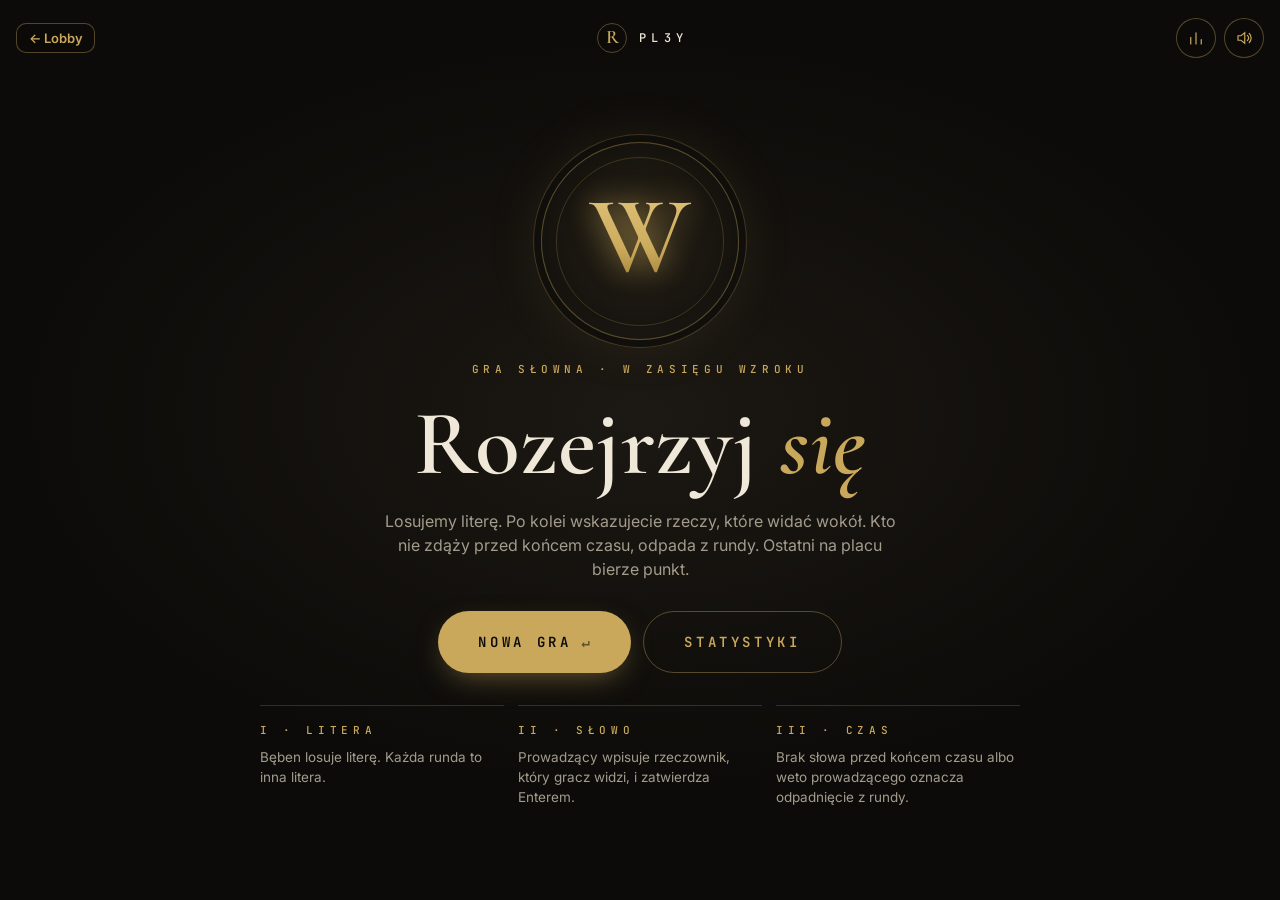
==== index.html @ aabf9777 "Rozejrzyj się: gra słowna na jednym komputerze Losowana litera, kolejka graczy, zegar na ruch, walid" ====
<!DOCTYPE html>
<html lang="pl">
<head>
<meta charset="utf-8">
<script src="/auth.js"></script>
<meta name="viewport" content="width=device-width,initial-scale=1,viewport-fit=cover">
<title>Rozejrzyj się</title>
<link rel="icon" href="/favicon.svg" type="image/svg+xml">
<link rel="apple-touch-icon" href="/apple-touch-icon.png">
<meta name="apple-mobile-web-app-title" content="PL3Y">
<link rel="manifest" href="/site.webmanifest">
<meta name="apple-mobile-web-app-capable" content="yes">
<meta name="mobile-web-app-capable" content="yes">
<meta name="apple-mobile-web-app-status-bar-style" content="black">
<meta name="theme-color" content="#0C0B09">
<meta name="robots" content="noindex">
<link rel="preconnect" href="https://fonts.googleapis.com">
<link rel="preconnect" href="https://fonts.gstatic.com" crossorigin>
<link rel="stylesheet" href="https://fonts.googleapis.com/css2?family=Cormorant+Garamond:ital,wght@0,600;1,600&family=Inter:wght@400;500;600&family=JetBrains+Mono:wght@400;500;600&display=swap">
<link rel="stylesheet" href="common.css">
<style>
#app { flex: 1; display: flex; flex-direction: column; width: 100%; }
.screen { flex: 1; display: flex; flex-direction: column; align-items: center; justify-content: center; gap: 22px; padding: 28px 16px max(36px, env(safe-area-inset-bottom)); text-align: center; width: 100%; }

/* ---------- pieczęć z literą (motyw przewodni) ---------- */
.seal-l {
  --s: 220px;
  position: relative; width: var(--s); height: var(--s); flex: 0 0 auto;
  display: grid; place-items: center; border-radius: 50%;
  border: 1px solid var(--gold-line);
  background: radial-gradient(circle at 50% 40%, rgba(201, 168, 92, .1), rgba(12, 11, 9, 0) 70%);
  box-shadow: 0 0 0 calc(var(--s) * .035) rgba(12, 11, 9, .9), 0 0 0 calc(var(--s) * .04) var(--gold-dim), 0 0 60px rgba(201, 168, 92, .12);
}
.seal-l::before { content: ""; position: absolute; inset: 7%; border-radius: 50%; border: 1px solid var(--gold-dim); }
.seal-l b {
  font: 600 calc(var(--s) * .56)/1 var(--serif); color: var(--gold); padding-bottom: .08em;
  text-shadow: 0 0 30px rgba(233, 196, 106, .35);
  background: linear-gradient(180deg, var(--gold-hi), var(--gold) 55%, var(--gold-deep)); -webkit-background-clip: text; background-clip: text; -webkit-text-fill-color: transparent;
  filter: drop-shadow(0 0 14px rgba(233, 196, 106, .3));
}
.seal-l.pop b { animation: pop .7s var(--ease) both; }
.seal-l.ringed::after { content: ""; position: absolute; inset: -2px; border-radius: 50%; border: 2px solid var(--gold-hi); animation: ring 1s var(--ease) both; }
@keyframes ring { from { transform: scale(.9); opacity: 1; } to { transform: scale(1.5); opacity: 0; } }

/* ---------- menu ---------- */
.home .lede { max-width: 520px; color: var(--muted); font-size: 16px; margin: 0; }
.home .menu { display: flex; flex-wrap: wrap; gap: 12px; justify-content: center; margin-top: 8px; }
.home .seal-l { --s: clamp(150px, 22vh, 220px); }
.home .seal-l b { animation: drift 6s ease-in-out infinite; }
@keyframes drift { 0%, 100% { opacity: 1; } 50% { opacity: .75; } }
.home .rules { display: grid; grid-template-columns: repeat(3, minmax(0, 1fr)); gap: 14px; max-width: 760px; width: 100%; margin-top: 10px; }
.home .rules div { border-top: 1px solid var(--gold-dim); padding-top: 12px; text-align: left; }
.home .rules p { margin: 6px 0 0; color: var(--muted); font-size: 13.5px; }
@media (max-width: 620px) { .home .rules { grid-template-columns: 1fr; } }

/* ---------- kreator ---------- */
.setup { width: min(100%, 640px); text-align: left; display: flex; flex-direction: column; gap: 22px; }
.setup .row { display: flex; align-items: center; justify-content: space-between; gap: 12px; flex-wrap: wrap; }
.plist { display: flex; flex-direction: column; gap: 8px; }
.pl { display: flex; align-items: center; gap: 10px; }
.pl .no { width: 26px; font: 600 12px/1 var(--mono); color: var(--gold); text-align: right; }
.pl input, .field {
  flex: 1; min-width: 0; height: 48px; padding: 0 16px; border-radius: 12px;
  background: rgba(0, 0, 0, .35); border: 1px solid var(--gold-dim); color: var(--text);
  font: 600 22px/1 var(--serif);
}
.pl input:focus, .field:focus { outline: none; border-color: var(--gold); box-shadow: 0 0 0 3px rgba(201, 168, 92, .12); }
.pl .x { width: 40px; height: 40px; border-radius: 50%; border: 1px solid transparent; background: none; color: var(--faint); font-size: 20px; line-height: 1; }
@media (hover: hover) { .pl .x:hover { color: var(--red-hi); border-color: rgba(185, 70, 59, .4); } }
.stepper { display: inline-flex; align-items: center; gap: 4px; border: 1px solid var(--gold-dim); border-radius: 999px; padding: 4px; }
.stepper button { width: 38px; height: 38px; border-radius: 50%; border: 0; background: none; color: var(--gold); font-size: 20px; }
.stepper output { min-width: 44px; text-align: center; font: 600 26px/1 var(--serif); }
@media (hover: hover) { .stepper button:hover { background: rgba(201, 168, 92, .1); } }
.chips { display: flex; flex-wrap: wrap; gap: 8px; }
.err-line { color: var(--red-hi); font: 500 12px/1.4 var(--mono); letter-spacing: .1em; min-height: 1.4em; }

/* ---------- kolejność ---------- */
.order { list-style: none; margin: 0; padding: 0; display: flex; flex-direction: column; gap: 8px; width: min(100%, 460px); }
.order li { display: flex; align-items: baseline; gap: 18px; padding: 12px 20px; border: 1px solid var(--gold-dim); border-radius: 12px; background: rgba(0, 0, 0, .25); animation: rise .55s var(--ease) both; }
.order .no { font: 600 13px/1 var(--mono); color: var(--gold); letter-spacing: .1em; }
.order .nm { font: 600 28px/1.1 var(--serif); }
.order li:first-child { border-color: var(--gold-line); }

/* ---------- bęben liter ---------- */
.drum { --s: min(52vh, 340px); position: relative; }
.drum .seal-l { --s: inherit; width: var(--s); height: var(--s); overflow: hidden; }
.reel { position: absolute; left: 0; right: 0; top: 0; will-change: transform; }
.reel b { display: grid; place-items: center; height: var(--s); }
.drum .seal-l > .reel b { animation: none; }
.drum .mask { position: absolute; inset: 0; border-radius: 50%; pointer-events: none; background: radial-gradient(circle, transparent 52%, rgba(12, 11, 9, .85) 72%); }
.after { min-height: 120px; display: flex; flex-direction: column; align-items: center; gap: 14px; }
.after .who { font: 600 clamp(30px, 4vw, 44px)/1 var(--serif); }

/* ---------- tura ---------- */
.game { flex: 1; width: 100%; max-width: 1500px; margin: 0 auto; padding: 18px 16px max(22px, env(safe-area-inset-bottom));
  display: grid; gap: 24px 36px; align-items: start;
  grid-template-columns: minmax(0, 1fr); grid-template-areas: "top" "main" "words" "ppl"; }
@media (min-width: 1100px) {
  .game { grid-template-columns: 300px minmax(0, 1fr) 340px; grid-template-areas: "top top top" "seal main words" "ppl ppl ppl"; align-items: center; }
}
.g-top { grid-area: top; display: flex; justify-content: space-between; align-items: center; gap: 12px; flex-wrap: wrap; }
.g-seal { grid-area: seal; display: flex; justify-content: center; }
.g-seal .seal-l { --s: 260px; }
@media (max-width: 1099px) { .g-seal { display: none; } .g-top .mini-l { display: inline-grid; } }
.mini-l { display: none; width: 46px; height: 46px; border-radius: 50%; border: 1px solid var(--gold-line); place-items: center; font: 600 28px/1 var(--serif); color: var(--gold); padding-bottom: 3px; }
.g-main { grid-area: main; display: flex; flex-direction: column; align-items: center; gap: 16px; text-align: center; min-width: 0; }
.turn-name { font: 600 clamp(48px, 7vw, 96px)/1 var(--serif); color: var(--text); margin: 0; max-width: 100%; overflow: hidden; text-overflow: ellipsis; white-space: nowrap; }
.turn-name.swap { animation: rise .45s var(--ease) both; }
.entry { position: relative; width: min(100%, 620px); }
.entry input {
  width: 100%; height: 84px; padding: 0 12px; border: 0; border-bottom: 1px solid var(--gold-line); border-radius: 0;
  background: transparent; color: var(--gold-hi); text-align: center;
  font: italic 600 clamp(36px, 4.6vw, 56px)/1 var(--serif);
}
.entry input::placeholder { color: rgba(201, 168, 92, .28); }
.entry input:focus { outline: none; border-bottom-color: var(--gold); }
.entry.shake { animation: shake .4s ease; }
.entry .msg { position: absolute; left: 0; right: 0; top: calc(100% + 10px); font: 500 12px/1.3 var(--mono); letter-spacing: .14em; text-transform: uppercase; color: var(--red-hi); min-height: 1.3em; }
.entry .msg.ok { color: var(--gold); }
.clock { width: min(100%, 620px); display: flex; align-items: center; gap: 16px; margin-top: 28px; }
.bar { flex: 1; height: 3px; border-radius: 3px; background: rgba(201, 168, 92, .12); overflow: hidden; }
.bar i { display: block; height: 100%; width: 100%; transform-origin: left; background: linear-gradient(90deg, var(--gold-deep), var(--gold), var(--gold-hi)); box-shadow: 0 0 12px rgba(233, 196, 106, .5); }
.secs { font: 600 30px/1 var(--mono); font-variant-numeric: tabular-nums; color: var(--text); min-width: 2.2ch; text-align: right; }
.clock.low .bar i { background: var(--gold-hi); animation: pulse .5s ease-in-out infinite; }
.clock.low .secs { color: var(--gold-hi); animation: pulse .5s ease-in-out infinite; }
.clock.zero .bar i { background: var(--red-hi); }
.clock.zero .secs { color: var(--red-hi); }
.keys { font: 500 10.5px/1.6 var(--mono); letter-spacing: .2em; text-transform: uppercase; color: var(--faint); }
.keys b { color: var(--muted); font-weight: 600; }
.g-ctl { display: flex; gap: 10px; flex-wrap: wrap; justify-content: center; }

.g-words { grid-area: words; align-self: stretch; display: flex; flex-direction: column; gap: 10px; min-width: 0; }
.g-words .head { display: flex; justify-content: space-between; align-items: baseline; border-bottom: 1px solid var(--gold-dim); padding-bottom: 8px; }
.words { list-style: none; margin: 0; padding: 0; display: flex; flex-direction: column-reverse; gap: 2px; max-height: 52vh; overflow: auto; }
.words li { display: grid; grid-template-columns: 30px minmax(0, 1fr) auto; align-items: baseline; gap: 10px; padding: 6px 4px; border-bottom: 1px solid rgba(201, 168, 92, .07); }
.words li.new { animation: rise .45s var(--ease) both; }
.words .no { font: 600 11px/1 var(--mono); color: var(--gold); text-align: right; }
.words .w { font: italic 600 24px/1.15 var(--serif); overflow-wrap: anywhere; text-align: left; }
.words .who { font: 500 10.5px/1 var(--mono); letter-spacing: .14em; text-transform: uppercase; color: var(--faint); }
.words .warn { display: inline-block; width: 7px; height: 7px; border-radius: 50%; background: var(--gold); box-shadow: 0 0 8px var(--gold); margin-left: 8px; vertical-align: middle; }
.words li.vetoed .w { color: var(--faint); text-decoration: line-through; text-decoration-color: var(--red); }
.words li.vetoed .who { color: var(--red-hi); }
.words .empty { color: var(--faint); font: italic 600 20px/1.3 var(--serif); padding: 12px 4px; border: 0; display: block; }
.legend { font: 500 10.5px/1.5 var(--mono); letter-spacing: .1em; color: var(--faint); text-align: left; }
.legend .warn { margin: 0 6px 0 0; }

.g-ppl { grid-area: ppl; display: flex; flex-wrap: wrap; gap: 10px; justify-content: center; }
.pc {
  position: relative; min-width: 120px; padding: 10px 18px 12px; border-radius: 12px;
  border: 1px solid var(--gold-dim); background: linear-gradient(165deg, #1B1814, #0F0E0B);
  transition: border-color .3s, box-shadow .3s, opacity .3s, transform .3s var(--ease);
}
.pc .no { font: 600 10.5px/1 var(--mono); letter-spacing: .14em; color: var(--gold); }
.pc .nm { font: 600 22px/1.2 var(--serif); white-space: nowrap; }
.pc .pts { position: absolute; right: 10px; top: 9px; font: 600 10.5px/1 var(--mono); color: var(--muted); }
.pc.cur { border-color: var(--gold); box-shadow: 0 0 0 1px var(--gold), 0 0 26px rgba(201, 168, 92, .28); transform: translateY(-3px); }
.pc.out { opacity: .38; }
.pc.out .nm { text-decoration: line-through; text-decoration-color: var(--red); text-decoration-thickness: 2px; }

.paused { position: fixed; inset: 0; z-index: 60; display: grid; place-items: center; background: rgba(5, 4, 3, .9); backdrop-filter: blur(8px); animation: fade .2s ease; }
.paused .in { display: flex; flex-direction: column; align-items: center; gap: 18px; text-align: center; padding: 16px; }

/* ---------- komunikat odpadnięcia ---------- */
.flash { position: fixed; left: 50%; top: 22%; transform: translateX(-50%); z-index: 70; pointer-events: none; text-align: center; animation: flashIn 1.6s var(--ease) both; }
.flash .t { font: 600 clamp(36px, 5vw, 64px)/1 var(--serif); color: var(--red-hi); text-shadow: 0 0 30px rgba(185, 70, 59, .4); }
@keyframes flashIn { 0% { opacity: 0; transform: translate(-50%, 10px) scale(.96); } 15% { opacity: 1; transform: translate(-50%, 0) scale(1); } 75% { opacity: 1; } 100% { opacity: 0; } }

/* ---------- koniec rundy / gry ---------- */
.res { width: min(100%, 820px); display: flex; flex-direction: column; align-items: center; gap: 18px; }
.res .winner { font: 600 clamp(52px, 8vw, 104px)/1 var(--serif); margin: 0; color: var(--gold-hi); background: linear-gradient(180deg, var(--gold-hi), var(--gold) 60%, var(--gold-deep)); -webkit-background-clip: text; background-clip: text; -webkit-text-fill-color: transparent; }
.res .cols { display: grid; grid-template-columns: 1fr 1fr; gap: 18px; width: 100%; text-align: left; }
@media (max-width: 720px) { .res .cols { grid-template-columns: 1fr; } }
.laurel { width: 150px; height: 105px; color: var(--gold); filter: drop-shadow(0 0 16px rgba(233, 196, 106, .35)); animation: pop .8s var(--ease) both; }
.score { width: 100%; border-collapse: collapse; }
.score td { padding: 10px 6px; border-bottom: 1px solid rgba(201, 168, 92, .1); text-align: left; }
.score .pos { width: 34px; font: 600 12px/1 var(--mono); color: var(--gold); }
.score .nm { font: 600 24px/1.1 var(--serif); }
.score .pt { text-align: right !important; font: 600 22px/1 var(--mono); font-variant-numeric: tabular-nums; }
.score tr.top .nm, .score tr.top .pt { color: var(--gold-hi); }
.score .plus { color: var(--gold); font: 600 11px/1 var(--mono); margin-left: 8px; animation: fade .6s .3s both; }
.saved { font: 500 11px/1.4 var(--mono); letter-spacing: .14em; text-transform: uppercase; color: var(--faint); }
.saved.ok { color: var(--muted); }
.res .words { flex-direction: column; max-height: 40vh; }

/* ---------- statystyki ---------- */
.stats { width: min(100%, 1100px); display: flex; flex-direction: column; gap: 22px; text-align: left; }
.lgrid { display: grid; grid-template-columns: repeat(auto-fill, minmax(64px, 1fr)); gap: 10px; }
.lg {
  aspect-ratio: 1; border-radius: 50%; border: 1px solid var(--gold-dim); background: radial-gradient(circle at 50% 40%, rgba(201, 168, 92, .07), transparent 70%);
  display: flex; flex-direction: column; align-items: center; justify-content: center; gap: 2px; padding: 0;
  transition: border-color .15s, background .15s, transform .2s var(--ease);
}
.lg b { font: 600 28px/1 var(--serif); color: var(--gold); }
.lg small { font: 500 9.5px/1 var(--mono); color: var(--faint); letter-spacing: .08em; }
.lg.none b { color: var(--faint); }
.lg[aria-pressed="true"] { border-color: var(--gold); background: radial-gradient(circle at 50% 40%, rgba(201, 168, 92, .22), rgba(201, 168, 92, .04) 70%); box-shadow: 0 0 20px rgba(201, 168, 92, .2); }
@media (hover: hover) { .lg:hover { border-color: var(--gold-line); transform: translateY(-2px); } }
.sdet { display: grid; grid-template-columns: 1fr 1fr; gap: 18px; }
@media (max-width: 820px) { .sdet { grid-template-columns: 1fr; } }
.sdet .panel { display: flex; flex-direction: column; gap: 12px; min-width: 0; }
.big-pct { display: flex; align-items: baseline; gap: 14px; flex-wrap: wrap; }
.big-pct .v { font: 600 64px/1 var(--serif); color: var(--gold-hi); font-variant-numeric: lining-nums; }
.big-pct .w { font: italic 600 32px/1.1 var(--serif); }
.rank { list-style: none; margin: 0; padding: 0; display: flex; flex-direction: column; gap: 9px; }
.rank li { display: grid; grid-template-columns: auto 22px minmax(0, 1fr) auto; align-items: center; gap: 10px; }
.rank li.noc { grid-template-columns: 22px minmax(0, 1fr) auto; }
.rank .no { font: 600 11px/1 var(--mono); color: var(--gold); text-align: right; }
.rank .wb { min-width: 0; }
.rank .w { font: italic 600 21px/1.15 var(--serif); display: block; overflow: hidden; text-overflow: ellipsis; white-space: nowrap; }
.rank .w .al { font: 500 10px/1 var(--mono); font-style: normal; color: var(--faint); letter-spacing: .06em; margin-left: 8px; }
.rank .track { height: 3px; border-radius: 3px; background: rgba(201, 168, 92, .1); margin-top: 4px; overflow: hidden; }
.rank .track i { display: block; height: 100%; background: linear-gradient(90deg, var(--gold-deep), var(--gold)); animation: grow .8s var(--ease) both; transform-origin: left; }
@keyframes grow { from { transform: scaleX(0); } }
.rank .v { font: 600 13px/1 var(--mono); color: var(--text); font-variant-numeric: tabular-nums; text-align: right; min-width: 7ch; }
.rank .v small { color: var(--faint); font-size: 10.5px; margin-left: 4px; }
.rank input[type=checkbox] { width: 18px; height: 18px; accent-color: var(--gold); margin: 0; }
.mergebar { display: flex; gap: 10px; align-items: center; flex-wrap: wrap; padding: 12px; border: 1px dashed var(--gold-line); border-radius: 12px; }
.mergebar .field { height: 42px; font-size: 20px; flex: 1 1 160px; }
.aliases { display: flex; flex-wrap: wrap; gap: 8px; }
.alias { display: inline-flex; align-items: center; gap: 8px; padding: 6px 6px 6px 14px; border: 1px solid var(--gold-dim); border-radius: 999px; font: italic 600 17px/1 var(--serif); }
.alias .arr { color: var(--gold); font-style: normal; font-family: var(--mono); font-size: 12px; }
.alias button { border: 0; background: none; color: var(--faint); font: 500 10px/1 var(--mono); letter-spacing: .14em; text-transform: uppercase; padding: 6px 8px; border-radius: 999px; }
@media (hover: hover) { .alias button:hover { color: var(--red-hi); background: rgba(185, 70, 59, .1); } }
.empty-note { color: var(--muted); font: italic 600 22px/1.3 var(--serif); }
.toolbar { display: flex; gap: 10px; flex-wrap: wrap; align-items: center; justify-content: space-between; }
</style>
</head>
<body>
<header class="hdr" id="hdr"></header>
<main id="app"></main>
<div class="toast" id="toast" role="status" aria-live="polite"></div>

<script src="rz.js"></script>
<script src="nouns.js"></script>
<script>
(function () {
  const { esc, norm, lower, shuffle, store, Snd } = RZ;
  const $ = s => document.querySelector(s);
  const app = $('#app'), hdr = $('#hdr');
  const TIMES = [10, 15, 20, 30, 45, 60];
  const MAXP = 12;

  // ---------- stan ----------
  // G: gra w toku. R: bieżąca runda. T: zegar tury.
  let view = 'menu';
  let G = null, R = null;
  const T = { total: 30000, deadline: 0, left: 0, paused: false, lastSec: null, modal: false };
  const setup = {
    players: store.get('rz_players', ['', '']),
    rounds: store.get('rz_rounds', 5),
    time: store.get('rz_time', 30),
  };
  let statsData = null, statsLetter = null, statsErr = null, statsSel = new Set();

  // ---------- pomocnicze ----------
  let toastT = 0;
  function toast(msg, err) {
    const el = $('#toast'); el.textContent = msg; el.className = 'toast on' + (err ? ' err' : '');
    clearTimeout(toastT); toastT = setTimeout(() => { el.className = 'toast' + (err ? ' err' : ''); }, 2600);
  }
  const no = i => String(i + 1).padStart(2, '0');
  const seal = (L, cls = '', s) => `<div class="seal-l ${cls}"${s ? ` style="--s:${s}px"` : ''}><b>${esc(L)}</b></div>`;
  const ICON_SND_ON = '<svg viewBox="0 0 24 24" fill="none" stroke="currentColor" stroke-width="1.6" stroke-linecap="round"><path d="M4 9h4l5-4v14l-5-4H4z"/><path d="M16.5 8.5a5 5 0 0 1 0 7M19 6a8.5 8.5 0 0 1 0 12"/></svg>';
  const ICON_SND_OFF = '<svg viewBox="0 0 24 24" fill="none" stroke="currentColor" stroke-width="1.6" stroke-linecap="round"><path d="M4 9h4l5-4v14l-5-4H4z"/><path d="M17 9l5 6M22 9l-5 6"/></svg>';
  // Wieniec laurowy: dwie gałązki po łuku od dołu ku górze, listki naprzemiennie na zewnątrz i do środka.
  function laurel() {
    const cx = 80, cy = 58, r = 44, d2r = Math.PI / 180;
    let out = '';
    for (const side of [-1, 1]) {
      const pt = deg => [cx + side * r * Math.cos(deg * d2r), cy + r * Math.sin(deg * d2r)];
      const [x0, y0] = pt(100), [x1, y1] = pt(228);
      out += `<path d="M${x0.toFixed(1)} ${y0.toFixed(1)} A${r} ${r} 0 0 ${side < 0 ? 0 : 1} ${x1.toFixed(1)} ${y1.toFixed(1)}" fill="none" stroke="currentColor" stroke-width="1.4" stroke-linecap="round"/>`;
      for (let i = 0; i < 9; i++) {
        const deg = 108 + i * 14;
        const [x, y] = pt(deg);
        const tx = -Math.sin(deg * d2r) * side, ty = Math.cos(deg * d2r);   // kierunek wzrostu gałązki
        const base = Math.atan2(ty, tx) / d2r - 90;
        for (const k of [-1, 1]) {
          const nx = Math.cos(deg * d2r) * side * k, ny = Math.sin(deg * d2r) * k;   // na zewnątrz (k=1) lub do środka
          const lx = x + nx * 6, ly = y + ny * 6;
          const rot = base + side * k * -32;
          const s = 1 - i * .045;
          out += `<ellipse cx="${lx.toFixed(1)}" cy="${ly.toFixed(1)}" rx="${(3.4 * s).toFixed(2)}" ry="${(8.5 * s).toFixed(2)}" transform="rotate(${rot.toFixed(1)} ${lx.toFixed(1)} ${ly.toFixed(1)})" fill="currentColor" opacity="${k > 0 ? .95 : .7}"/>`;
        }
      }
    }
    out += `<path d="M74 104 Q80 98 86 104" fill="none" stroke="currentColor" stroke-width="1.4" stroke-linecap="round"/><circle cx="80" cy="99" r="2.2" fill="currentColor"/>`;
    return `<svg class="laurel" viewBox="0 0 160 112" aria-hidden="true">${out}</svg>`;
  }

  // ---------- nagłówek ----------
  function header() {
    const inGame = ['order', 'drum', 'turn', 'roundEnd'].includes(view);
    hdr.innerHTML = `
      <div class="l"><a class="tolobby" href="/" data-act="lobby">← Lobby</a></div>
      <a class="brand" href="./" data-act="menu" aria-label="Rozejrzyj się — menu">
        <img class="brand-mark" src="/mark.svg" alt="" onerror="this.replaceWith(Object.assign(document.createElement('span'),{className:'mini-l',style:'display:inline-grid;width:30px;height:30px;font-size:19px',textContent:'R'}))">
        <span class="brand-name">PL3Y</span>
      </a>
      <div class="r">
        ${inGame ? '' : `<button class="icon-btn" data-act="stats" aria-label="Statystyki" title="Statystyki"><svg viewBox="0 0 24 24" fill="none" stroke="currentColor" stroke-width="1.6" stroke-linecap="round"><path d="M5 20V11M12 20V5M19 20v-6"/></svg></button>`}
        <button class="icon-btn" data-act="snd" aria-pressed="${Snd.on}" aria-label="Dźwięk" title="Dźwięk">${Snd.on ? ICON_SND_ON : ICON_SND_OFF}</button>
      </div>`;
  }

  function go(v) { view = v; header(); render(); }

  // ---------- ekrany ----------
  function render() {
    if (view === 'menu') return renderMenu();
    if (view === 'setup') return renderSetup();
    if (view === 'order') return renderOrder();
    if (view === 'drum') return renderDrum();
    if (view === 'turn') return renderTurn();
    if (view === 'roundEnd') return renderRoundEnd();
    if (view === 'end') return renderEnd();
    if (view === 'stats') return renderStats();
  }

  function renderMenu() {
    const saved = store.get('rz_game', null);
    const pend = RZ.pending();
    app.innerHTML = `<section class="screen home">
      ${seal(RZ.LETTERS[RZ.rand(RZ.LETTERS.length)])}
      <div class="eyebrow">Gra słowna · W zasięgu wzroku</div>
      <h1 class="title">Rozejrzyj <em>się</em></h1>
      <p class="lede">Losujemy literę. Po kolei wskazujecie rzeczy, które widać wokół. Kto nie zdąży przed końcem czasu, odpada z rundy. Ostatni na placu bierze punkt.</p>
      <div class="menu">
        ${saved ? `<button class="btn big" data-act="resume" data-primary>Wznów grę <kbd>↵</kbd></button>` : ''}
        <button class="btn big ${saved ? 'ghost' : ''}" data-act="new" ${saved ? '' : 'data-primary'}>Nowa gra ${saved ? '' : '<kbd>↵</kbd>'}</button>
        <button class="btn big ghost" data-act="stats">Statystyki</button>
      </div>
      ${pend ? `<div class="saved">${pend} ${pend === 1 ? 'runda czeka' : 'rundy czekają'} na wysłanie do bazy</div>` : ''}
      <div class="rules">
        <div><span class="eyebrow">I · Litera</span><p>Bęben losuje literę. Każda runda to inna litera.</p></div>
        <div><span class="eyebrow">II · Słowo</span><p>Prowadzący wpisuje rzeczownik, który gracz widzi, i zatwierdza Enterem.</p></div>
        <div><span class="eyebrow">III · Czas</span><p>Brak słowa przed końcem czasu albo weto prowadzącego oznacza odpadnięcie z rundy.</p></div>
      </div>
    </section>`;
  }

  function renderSetup(focusIdx) {
    const ps = setup.players;
    app.innerHTML = `<section class="screen">
      <div class="eyebrow">Nowa gra</div>
      <h2 class="h2">Kto gra?</h2>
      <div class="setup panel">
        <div class="plist">
          ${ps.map((p, i) => `<div class="pl"><span class="no">${no(i)}</span><input data-pi="${i}" value="${esc(p)}" maxlength="18" placeholder="Imię gracza" autocomplete="off" spellcheck="false">
            <button class="x" data-act="delp" data-i="${i}" aria-label="Usuń gracza" ${ps.length <= 2 ? 'disabled style="visibility:hidden"' : ''}>×</button></div>`).join('')}
        </div>
        ${ps.length < MAXP ? '<div><button class="btn small ghost" data-act="addp">+ Dodaj gracza</button></div>' : ''}
        <hr class="rule" style="margin:0">
        <div class="row"><div><div class="eyebrow">Rundy</div><div class="muted" style="font-size:13px">Każda runda to inna litera</div></div>
          <div class="stepper"><button data-act="rounds" data-d="-1" aria-label="Mniej rund">−</button><output>${setup.rounds}</output><button data-act="rounds" data-d="1" aria-label="Więcej rund">+</button></div></div>
        <div class="row"><div><div class="eyebrow">Czas na ruch</div><div class="muted" style="font-size:13px">Sekundy na podanie słowa</div></div>
          <div class="chips">${TIMES.map(t => `<button class="chip" data-act="time" data-t="${t}" aria-pressed="${setup.time === t}">${t} s</button>`).join('')}</div></div>
        <div class="err-line" id="serr"></div>
      </div>
      <div class="menu" style="display:flex;gap:12px;flex-wrap:wrap;justify-content:center">
        <button class="btn ghost" data-act="menu">Wróć</button>
        <button class="btn big" data-act="start" data-primary>Losuj kolejność <kbd>↵</kbd></button>
      </div>
    </section>`;
    const inp = focusIdx != null ? app.querySelector(`[data-pi="${focusIdx}"]`) : app.querySelector('[data-pi]');
    if (inp && focusIdx != null) { inp.focus(); inp.setSelectionRange(inp.value.length, inp.value.length); }
  }

  function renderOrder() {
    app.innerHTML = `<section class="screen">
      <div class="eyebrow">Kolejność wylosowana</div>
      <h2 class="h2">Tak gramy</h2>
      <ol class="order">${G.order.map((pi, i) => `<li style="animation-delay:${i * 110}ms"><span class="no">${no(i)}</span><span class="nm">${esc(G.players[pi])}</span></li>`).join('')}</ol>
      <p class="muted" style="margin:0;max-width:440px">W każdej kolejnej rundzie zaczyna następna osoba z listy.</p>
      <button class="btn big" data-act="draw" data-primary>Losuj literę <kbd>↵</kbd></button>
    </section>`;
  }

  // ---------- bęben ----------
  let drumRaf = 0;
  function renderDrum() {
    const L = G.letters[G.r];
    const reduce = matchMedia('(prefers-reduced-motion: reduce)').matches || /[?&]still/.test(location.search);
    const N = reduce ? 1 : 34;
    const seq = [];
    for (let i = 0; i < N - 1; i++) seq.push(RZ.LETTERS[RZ.rand(RZ.LETTERS.length)]);
    seq.push(L);
    app.innerHTML = `<section class="screen">
      <div class="eyebrow">Runda ${G.r + 1} / ${G.rounds}</div>
      <div class="drum"><div class="seal-l" id="dseal"><div class="reel" id="reel">${seq.map(x => `<b>${esc(x)}</b>`).join('')}</div><div class="mask"></div></div></div>
      <div class="after" id="after"></div>
    </section>`;
    const reel = $('#reel'), dseal = $('#dseal');
    const h = dseal.getBoundingClientRect().height;
    const total = (N - 1) * h, dur = reduce ? 0 : 3200, t0 = performance.now();
    const ease = x => 1 - Math.pow(1 - x, 4);
    let lastIdx = -1;
    cancelAnimationFrame(drumRaf);
    const step = now => {
      const p = dur ? Math.min(1, (now - t0) / dur) : 1;
      const y = ease(p) * total;
      reel.style.transform = `translateY(${-y}px)`;
      const idx = Math.round(y / h);
      if (idx !== lastIdx) { lastIdx = idx; if (p < 1) Snd.drum(); }
      if (p < 1) drumRaf = requestAnimationFrame(step);
      else landed();
    };
    if (dur) drumRaf = requestAnimationFrame(step); else step(t0);
    function landed() {
      if (view !== 'drum') return;
      dseal.classList.add('ringed');
      Snd.reveal();
      const first = R.seq[0];
      $('#after').innerHTML = `<div class="eyebrow dim">Zaczyna</div><div class="who rise">${esc(G.players[first])}</div>
        <button class="btn big rise" style="animation-delay:.15s" data-act="go" data-primary>Start <kbd>↵</kbd></button>`;
    }
  }

  // ---------- runda ----------
  function newRound() {
    const n = G.order.length;
    const start = G.r % n;
    const seq = [...G.order.slice(start), ...G.order.slice(0, start)];
    R = { letter: G.letters[G.r], seq, alive: seq.map(() => true), cur: 0, words: [], saved: null, winner: null };
  }
  const aliveCount = () => R.alive.filter(Boolean).length;
  const curPlayer = () => R.seq[R.cur];
  function nextAlive(from) {
    const n = R.seq.length;
    for (let k = 1; k <= n; k++) { const j = (from + k) % n; if (R.alive[j]) return j; }
    return from;
  }

  function renderTurn() {
    app.innerHTML = `<section class="game">
      <div class="g-top">
        <div style="display:flex;align-items:center;gap:14px"><span class="mini-l">${esc(R.letter)}</span><span class="eyebrow">Runda ${G.r + 1} / ${G.rounds} · Litera ${esc(R.letter)}</span></div>
        <div class="g-ctl">
          <button class="btn small ghost" data-act="pause">Pauza <kbd>Esc</kbd></button>
          <button class="btn small danger" data-act="veto" id="vetoBtn">Weto <kbd>Del</kbd></button>
        </div>
      </div>
      <div class="g-seal">${seal(R.letter, 'pop')}</div>
      <div class="g-main">
        <div class="eyebrow dim">Kolej gracza</div>
        <h2 class="turn-name" id="tname"></h2>
        <form class="entry" id="entry" autocomplete="off">
          <input id="word" maxlength="${RZ.MAX_LEN}" spellcheck="false" autocapitalize="off" autocomplete="off" placeholder="${esc(lower(R.letter))}…" aria-label="Słowo na literę ${esc(R.letter)}">
          <div class="msg" id="msg" aria-live="polite"></div>
        </form>
        <div class="clock" id="clock"><div class="bar"><i id="bar"></i></div><div class="secs" id="secs"></div></div>
        <div class="keys"><b>Enter</b> zatwierdź · <b>Esc</b> pauza · <b>Del</b> weto ostatniego słowa</div>
      </div>
      <aside class="g-words">
        <div class="head"><span class="eyebrow">Padło</span><span class="eyebrow dim" id="wcount"></span></div>
        <ol class="words" id="words"></ol>
        <div class="legend"><span class="warn" style="display:inline-block;width:7px;height:7px;border-radius:50%;background:var(--gold);box-shadow:0 0 8px var(--gold)"></span>spoza słownika — prowadzący może dać weto</div>
      </aside>
      <div class="g-ppl" id="ppl"></div>
    </section>`;
    $('#entry').addEventListener('submit', e => { e.preventDefault(); submit(); });
    paintTurn(true);
    $('#word').focus();
  }

  function paintTurn(swap) {
    if (view !== 'turn') return;
    const name = $('#tname');
    name.textContent = G.players[curPlayer()];
    if (swap) { name.classList.remove('swap'); void name.offsetWidth; name.classList.add('swap'); }
    paintWords();
    $('#ppl').innerHTML = R.seq.map((pi, j) => `<div class="pc${j === R.cur ? ' cur' : ''}${R.alive[j] ? '' : ' out'}">
      <div class="no">${no(G.order.indexOf(pi))}</div><div class="nm">${esc(G.players[pi])}</div><div class="pts">${G.scores[pi]} pkt</div></div>`).join('');
    const last = R.words[R.words.length - 1];
    $('#vetoBtn').disabled = !last || last.vetoed;
  }
  let lastPainted = 0;
  function paintWords(list = $('#words')) {
    if (!list) return;
    const ok = R.words.filter(w => !w.vetoed).length;
    const wc = $('#wcount'); if (wc) wc.textContent = ok ? `${ok} ${ok === 1 ? 'słowo' : ok < 5 ? 'słowa' : 'słów'}` : '';
    let k = 0;
    list.innerHTML = R.words.length ? R.words.map((w, i) => {
      const n = w.vetoed ? '—' : no(k++);
      return `<li class="${w.vetoed ? 'vetoed' : ''}${i >= lastPainted ? ' new' : ''}"><span class="no">${n}</span><span class="w">${esc(w.w)}${w.warn && !w.vetoed ? '<span class="warn" title="Spoza słownika"></span>' : ''}</span><span class="who">${w.vetoed ? 'weto · ' : ''}${esc(G.players[w.who])}</span></li>`;
    }).join('') : `<li class="empty">Jeszcze nic. Rozejrzyjcie się…</li>`;
    lastPainted = R.words.length;
  }

  function msg(text, ok) {
    const m = $('#msg'); if (!m) return;
    m.textContent = text; m.className = 'msg' + (ok ? ' ok' : '');
  }

  function startTurn(swap = true) {
    T.total = G.time * 1000;
    T.deadline = performance.now() + T.total;
    T.paused = false; T.lastSec = null;
    paintTurn(swap);
    const w = $('#word'); if (w) { w.value = ''; w.focus(); }
  }

  function submit() {
    if (T.paused || T.modal || view !== 'turn') return;
    const inp = $('#word');
    const v = norm(inp.value);
    if (!v) return;
    const bad = text => { Snd.error(); msg(text); const e = $('#entry'); e.classList.remove('shake'); void e.offsetWidth; e.classList.add('shake'); inp.select(); };
    if (!v.startsWith(lower(R.letter))) return bad(`Słowo musi zaczynać się na „${R.letter}”`);
    if (v.length > RZ.MAX_LEN) return bad('Za długie słowo');
    if (R.words.some(x => !x.vetoed && x.w === v)) return bad('To słowo już padło w tej rundzie');
    const warn = !RZ.known(v);
    R.words.push({ w: v, who: curPlayer(), warn, vetoed: false });
    if (warn) { Snd.warn(); msg('Spoza słownika — przyjęte', true); } else { Snd.accept(); msg(''); }
    R.cur = nextAlive(R.cur);
    startTurn();
  }

  function timeout() {
    const pi = curPlayer();
    R.alive[R.cur] = false;
    Snd.out();
    flash(`${G.players[pi]} odpada`, 'Koniec czasu');
    if (aliveCount() <= 1) return endRound();
    R.cur = nextAlive(R.cur);
    msg('');
    startTurn();
  }

  function flash(text, sub) {
    const el = document.createElement('div');
    el.className = 'flash';
    el.innerHTML = `<div class="eyebrow" style="color:var(--red-hi)">${esc(sub)}</div><div class="t">${esc(text)}</div>`;
    document.body.appendChild(el);
    setTimeout(() => el.remove(), 1700);
  }

  // Weto: tylko dla ostatnio przyjętego słowa. Autor odpada, a bieżący gracz dostaje pełny czas od nowa.
  function askVeto() {
    if (view !== 'turn' || T.modal) return;
    const last = R.words[R.words.length - 1];
    if (!last || last.vetoed) return;
    pauseClock(true);
    T.modal = true;
    const m = document.createElement('div');
    m.className = 'modal'; m.id = 'modal';
    m.innerHTML = `<div class="panel">
      <div class="eyebrow" style="color:var(--red-hi)">Weto prowadzącego</div>
      <p class="h2" style="margin:14px 0 6px"><i>„${esc(last.w)}”</i></p>
      <p class="muted" style="margin:0">Słowo nie trafi do statystyk, a <b style="color:var(--text)">${esc(G.players[last.who])}</b> odpada z rundy.</p>
      <div class="actions"><button class="btn ghost" data-act="vetoNo">Anuluj <kbd>Esc</kbd></button><button class="btn danger" data-act="vetoYes" data-modal-primary>Weto <kbd>↵</kbd></button></div>
    </div>`;
    document.body.appendChild(m);
    m.querySelector('[data-act="vetoYes"]').focus();
  }
  function closeModal() { const m = $('#modal'); if (m) m.remove(); T.modal = false; }
  function doVeto() {
    const last = R.words[R.words.length - 1];
    closeModal();
    last.vetoed = true;
    const j = R.seq.indexOf(last.who);
    R.alive[j] = false;
    Snd.veto();
    flash(`${G.players[last.who]} odpada`, 'Weto');
    if (aliveCount() <= 1) return endRound();
    msg('');
    startTurn(false);
  }

  function pauseClock(silent) {
    if (T.paused) return;
    T.left = Math.max(0, T.deadline - performance.now());
    T.paused = true;
    if (silent) return;
    const p = document.createElement('div');
    p.className = 'paused'; p.id = 'paused';
    p.innerHTML = `<div class="in"><div class="eyebrow">Pauza</div><div class="title">Chwila<em>…</em></div>
      <button class="btn big" data-act="resumeT">Wznów <kbd>Esc</kbd></button></div>`;
    document.body.appendChild(p);
  }
  function resumeClock() {
    if (!T.paused) return;
    const p = $('#paused'); if (p) p.remove();
    T.deadline = performance.now() + T.left;
    T.paused = false;
    const w = $('#word'); if (w) w.focus();
  }

  // Pasek i cyfry co klatkę (rAF), a logika czasu także z setInterval, bo rAF stoi w ukrytej karcie.
  function loop() { requestAnimationFrame(loop); tick(); }
  setInterval(tick, 100);
  function tick() {
    if (view !== 'turn' || !R) return;
    const left = T.paused ? T.left : Math.max(0, T.deadline - performance.now());
    const bar = $('#bar'), secs = $('#secs'), clock = $('#clock');
    if (!bar) return;
    bar.style.transform = `scaleX(${(left / T.total).toFixed(4)})`;
    const s = Math.ceil(left / 1000);
    secs.textContent = s;
    clock.classList.toggle('low', s <= 5 && s > 0);
    clock.classList.toggle('zero', s === 0);
    if (!T.paused && s <= 5 && s > 0 && s !== T.lastSec) { T.lastSec = s; Snd.tick(s === 1); }
    if (!T.paused && left <= 0) timeout();
  }
  requestAnimationFrame(loop);

  async function endRound() {
    closeModal();
    const p = $('#paused'); if (p) p.remove();
    T.paused = false;
    const j = R.alive.indexOf(true);
    R.winner = R.seq[j];
    G.scores[R.winner]++;
    const words = R.words.filter(w => !w.vetoed).map(w => w.w);
    G.history.push({ letter: R.letter, words: R.words.map(w => ({ ...w })), winner: R.winner });
    G.r++;
    store.set('rz_game', G.r < G.rounds ? G : null);
    if (G.r >= G.rounds) store.del('rz_game');
    RZ.learn(words);
    setTimeout(() => Snd.win(), 350);
    R.saved = 'pending';
    go('roundEnd');
    try { const left = await RZ.saveRound(R.letter, words); R.saved = left ? 'queued' : 'ok'; }
    catch (e) { R.saved = 'queued'; }
    const el = $('#saved');
    if (el) { el.className = 'saved' + (R.saved === 'ok' ? ' ok' : ''); el.textContent = savedText(); }
  }
  const savedText = () => R.saved === 'ok' ? '✓ Słowa zapisane w bazie' : R.saved === 'queued' ? 'Brak połączenia — słowa zostaną wysłane później' : 'Zapisywanie słów…';

  function scoreTable(plusFor) {
    const rows = G.order.map(pi => ({ pi, pts: G.scores[pi] })).sort((a, b) => b.pts - a.pts);
    const best = rows[0].pts;
    let pos = 0, prev = null;
    return `<table class="score">${rows.map((r, i) => { if (r.pts !== prev) { pos = i + 1; prev = r.pts; }
      return `<tr class="${r.pts === best && best > 0 ? 'top' : ''}"><td class="pos">${String(pos).padStart(2, '0')}</td><td class="nm">${esc(G.players[r.pi])}${r.pi === plusFor ? '<span class="plus">+1</span>' : ''}</td><td class="pt">${r.pts}</td></tr>`; }).join('')}</table>`;
  }

  function renderRoundEnd() {
    const last = G.r >= G.rounds;
    app.innerHTML = `<section class="screen"><div class="res">
      <div class="eyebrow">Runda ${G.r} / ${G.rounds} · Litera ${esc(R.letter)}</div>
      ${laurel()}
      <div class="eyebrow dim">Ostatni na placu</div>
      <h2 class="winner">${esc(G.players[R.winner])}</h2>
      <div class="cols">
        <div class="panel"><div class="eyebrow" style="margin-bottom:10px">Słowa rundy</div><ol class="words" id="rwords"></ol></div>
        <div class="panel"><div class="eyebrow" style="margin-bottom:6px">Punkty</div>${scoreTable(R.winner)}</div>
      </div>
      <div class="saved" id="saved">${savedText()}</div>
      <button class="btn big" data-act="${last ? 'final' : 'nextRound'}" data-primary>${last ? 'Wyniki końcowe' : 'Następna runda'} <kbd>↵</kbd></button>
    </div></section>`;
    lastPainted = R.words.length;
    paintWords($('#rwords'));
  }

  function renderEnd() {
    const best = Math.max(...G.order.map(pi => G.scores[pi]));
    const winners = G.order.filter(pi => G.scores[pi] === best);
    app.innerHTML = `<section class="screen"><div class="res">
      <div class="eyebrow">Koniec gry · ${G.rounds} ${G.rounds === 1 ? 'runda' : G.rounds < 5 ? 'rundy' : 'rund'}</div>
      ${laurel()}
      <div class="eyebrow dim">${winners.length > 1 ? 'Zwycięzcy ex aequo' : 'Zwycięzca'}</div>
      <h2 class="winner">${winners.map(pi => esc(G.players[pi])).join(' & ')}</h2>
      <div class="panel" style="width:min(100%,520px)">${scoreTable()}</div>
      <div style="display:flex;gap:12px;flex-wrap:wrap;justify-content:center">
        <button class="btn ghost" data-act="menu">Menu</button>
        <button class="btn ghost" data-act="stats">Statystyki</button>
        <button class="btn big" data-act="again" data-primary>Zagraj ponownie <kbd>↵</kbd></button>
      </div>
    </div></section>`;
  }

  // ---------- statystyki ----------
  async function loadStats() {
    statsErr = null;
    try { await RZ.flush(); } catch (e) {}
    try { statsData = await RZ.stats(); }
    catch (e) { statsErr = 'Nie udało się pobrać statystyk z serwera.'; }
    if (statsData && !statsLetter) {
      const best = Object.entries(statsData.letters).sort((a, b) => b[1].rounds - a[1].rounds)[0];
      statsLetter = best ? best[0] : null;
    }
    if (view === 'stats') renderStats();
  }

  function renderStats() {
    const d = statsData;
    const Ls = d ? d.letters : {};
    const L = statsLetter && Ls[statsLetter];
    const pct = (n, of) => Math.round(n / of * 100);
    let body = '';
    if (!d && !statsErr) body = '<p class="empty-note">Wczytywanie…</p>';
    else if (!d) body = `<p class="empty-note">${esc(statsErr)}</p><div><button class="btn ghost" data-act="reloadStats">Spróbuj ponownie</button></div>`;
    else {
      const aliasFor = statsLetter ? Object.entries(d.alias).filter(([w]) => w.startsWith(lower(statsLetter))) : [];
      const variants = to => aliasFor.filter(([, t]) => t === to).map(([w]) => w);
      body = `
      <div class="lgrid">${RZ.LETTERS.map(x => { const r = Ls[x] ? Ls[x].rounds : 0;
        return `<button class="lg${r ? '' : ' none'}" data-act="pickL" data-l="${x}" aria-pressed="${x === statsLetter}"><b>${x}</b><small>${r} ${r === 1 ? 'runda' : 'rund'}</small></button>`; }).join('')}</div>
      ${!statsLetter ? '<p class="empty-note">Nie ma jeszcze żadnych zapisanych rund. Zagrajcie pierwszą!</p>' : !L ? `<p class="empty-note">Litera ${esc(statsLetter)} jeszcze nie padła.</p>` : `
      <div class="sdet">
        <div class="panel">
          <div class="eyebrow">Pierwsze słowo · ${esc(statsLetter)}</div>
          ${L.first.length ? `<div class="big-pct"><span class="v">${pct(L.first[0][1], L.rounds)}%</span><span class="w">${esc(L.first[0][0])}</span></div>
          <p class="muted" style="margin:-4px 0 6px;font-size:13.5px">W ${pct(L.first[0][1], L.rounds)}% rund na literę ${esc(statsLetter)} pierwsze słowo to „${esc(L.first[0][0])}” (${L.first[0][1]} z ${L.rounds}).</p>
          <ol class="rank">${L.first.slice(0, 10).map(([w, n], i) => `<li class="noc"><span class="no">${no(i)}</span><span class="wb"><span class="w">${esc(w)}${variants(w).length ? `<span class="al">+ ${esc(variants(w).join(', '))}</span>` : ''}</span><span class="track"><i style="width:${pct(n, L.rounds)}%"></i></span></span><span class="v">${pct(n, L.rounds)}%<small>${n}×</small></span></li>`).join('')}</ol>`
          : '<p class="empty-note">Brak słów.</p>'}
        </div>
        <div class="panel">
          <div class="eyebrow">Ranking słów · ${esc(statsLetter)} · ${L.rounds} ${L.rounds === 1 ? 'runda' : 'rund'}</div>
          <ol class="rank">${L.all.slice(0, 30).map(([w, n], i) => `<li><input type="checkbox" data-sel="${esc(w)}" ${statsSel.has(w) ? 'checked' : ''} aria-label="Zaznacz do scalenia: ${esc(w)}"><span class="no">${no(i)}</span><span class="wb"><span class="w">${esc(w)}${variants(w).length ? `<span class="al">+ ${esc(variants(w).join(', '))}</span>` : ''}</span><span class="track"><i style="width:${pct(n, L.rounds)}%"></i></span></span><span class="v">${pct(n, L.rounds)}%<small>${n}×</small></span></li>`).join('')}</ol>
          ${L.all.length > 30 ? `<p class="muted" style="margin:0;font-size:13px">…i ${L.all.length - 30} innych słów.</p>` : ''}
          <div class="mergebar" id="mergebar" ${statsSel.size >= 1 ? '' : 'hidden'}>
            <span class="eyebrow dim">Scal w</span>
            <input class="field" id="mergeTo" list="mergeList" placeholder="słowo docelowe" value="${esc([...statsSel][0] || '')}">
            <datalist id="mergeList">${[...statsSel].map(w => `<option value="${esc(w)}">`).join('')}</datalist>
            <button class="btn small" data-act="merge">Scal</button>
          </div>
          <p class="muted" style="margin:0;font-size:12.5px">Zaznacz warianty jednego słowa (np. „szklanki” i „szklanka”) i scal je. Surowe dane zostają, scalenie można cofnąć.</p>
          ${aliasFor.length ? `<div class="eyebrow dim" style="margin-top:6px">Scalenia</div><div class="aliases">${aliasFor.map(([w, t]) => `<span class="alias">${esc(w)} <span class="arr">→</span> ${esc(t)}<button data-act="unmerge" data-w="${esc(w)}">Rozłącz</button></span>`).join('')}</div>` : ''}
        </div>
      </div>`}`;
    }
    const pend = RZ.pending();
    app.innerHTML = `<section class="screen" style="justify-content:flex-start"><div class="stats">
      <div class="toolbar">
        <div><div class="eyebrow">Wspólna baza słów${RZ.LOCAL ? ' · tryb lokalny' : ''}</div><h2 class="h2" style="margin-top:8px">Statystyki</h2></div>
        <div style="display:flex;gap:8px;flex-wrap:wrap">
          <button class="btn small ghost" data-act="export" data-f="csv">Eksport CSV</button>
          <button class="btn small ghost" data-act="export" data-f="json">Eksport JSON</button>
          <button class="btn small" data-act="menu">Menu</button>
        </div>
      </div>
      ${pend ? `<div class="saved">${pend} ${pend === 1 ? 'runda czeka' : 'rundy czekają'} na wysłanie</div>` : ''}
      ${body}
    </div></section>`;
  }

  async function doMerge() {
    const to = norm($('#mergeTo').value);
    const from = [...statsSel].filter(w => w !== to);
    if (!to || !from.length) return toast('Wybierz co najmniej dwa słowa albo wpisz inne słowo docelowe.', true);
    if (!to.startsWith(lower(statsLetter))) return toast(`Słowo docelowe musi zaczynać się na „${statsLetter}”.`, true);
    try { await RZ.merge(from, to); statsSel.clear(); toast(`Scalono w „${to}”.`); await loadStats(); }
    catch (e) { toast('Nie udało się scalić.', true); }
  }

  async function doExport(f) {
    let d;
    try { d = await RZ.exportAll(); } catch (e) { return toast('Nie udało się pobrać danych.', true); }
    let blob, name;
    const day = new Date().toISOString().slice(0, 10);
    if (f === 'json') { blob = new Blob([JSON.stringify(d, null, 1)], { type: 'application/json' }); name = `rozejrzyj-${day}.json`; }
    else {
      const q = s => '"' + String(s).replace(/"/g, '""') + '"';
      const lines = ['data;runda;litera;pozycja;slowo;scalone'];
      d.rounds.forEach((r, i) => r.words.forEach((w, k) => lines.push([new Date(r.ts).toISOString(), i + 1, r.letter, k + 1, q(w), q(d.alias[w] || w)].join(';'))));
      blob = new Blob(['﻿' + lines.join('\r\n')], { type: 'text/csv;charset=utf-8' }); name = `rozejrzyj-${day}.csv`;
    }
    const a = document.createElement('a'); a.href = URL.createObjectURL(blob); a.download = name; a.click();
    setTimeout(() => URL.revokeObjectURL(a.href), 5000);
  }

  // ---------- start gry ----------
  function startGame() {
    const names = setup.players.map(s => s.replace(/\s+/g, ' ').trim()).filter(Boolean);
    const err = $('#serr');
    if (names.length < 2) { err.textContent = 'Potrzeba co najmniej dwóch graczy.'; Snd.error(); return; }
    const low = names.map(n => n.toLocaleLowerCase('pl'));
    if (new Set(low).size !== low.length) { err.textContent = 'Imiona graczy muszą się różnić.'; Snd.error(); return; }
    setup.players = names;
    store.set('rz_players', names); store.set('rz_rounds', setup.rounds); store.set('rz_time', setup.time);
    G = {
      players: names, order: shuffle(names.map((_, i) => i)), rounds: setup.rounds, time: setup.time,
      letters: shuffle(RZ.LETTERS).slice(0, setup.rounds), r: 0, scores: names.map(() => 0), history: [],
    };
    store.set('rz_game', G);
    Snd.reveal();
    go('order');
  }

  // ---------- zdarzenia ----------
  document.addEventListener('click', e => {
    const el = e.target.closest('[data-act]');
    if (!el) return;
    const act = el.dataset.act;
    Snd.unlock();
    if (act === 'lobby') {
      if (['drum', 'turn'].includes(view) && !confirm('Wyjść do lobby? Bieżąca runda przepadnie.')) { e.preventDefault(); return; }
      return;
    }
    if (act === 'menu') {
      e.preventDefault();
      if (['drum', 'turn'].includes(view) && !confirm('Wrócić do menu? Bieżąca runda przepadnie (gra zostanie zapisana od początku tej rundy).')) return;
      cancelAnimationFrame(drumRaf); closeModal(); const p = $('#paused'); if (p) p.remove();
      return go('menu');
    }
    if (act === 'snd') { Snd.toggle(); header(); return; }
    if (act === 'new') return go('setup');
    if (act === 'resume') { G = store.get('rz_game', null); if (!G) return go('menu'); newRound(); return go('drum'); }
    if (act === 'stats') { if (['drum', 'turn'].includes(view)) return; statsData = statsData || null; go('stats'); return loadStats(); }
    if (act === 'reloadStats') { statsErr = null; renderStats(); return loadStats(); }
    if (act === 'addp') { if (setup.players.length < MAXP) setup.players.push(''); return renderSetup(setup.players.length - 1); }
    if (act === 'delp') { setup.players.splice(+el.dataset.i, 1); return renderSetup(); }
    if (act === 'rounds') { setup.rounds = Math.max(1, Math.min(RZ.LETTERS.length, setup.rounds + +el.dataset.d)); Snd.click(); return renderSetup(); }
    if (act === 'time') { setup.time = +el.dataset.t; Snd.click(); return renderSetup(); }
    if (act === 'start') return startGame();
    if (act === 'draw' || act === 'nextRound') { newRound(); return go('drum'); }
    if (act === 'go') { cancelAnimationFrame(drumRaf); lastPainted = 0; go('turn'); return startTurn(); }
    if (act === 'pause') return T.paused ? resumeClock() : pauseClock();
    if (act === 'resumeT') return resumeClock();
    if (act === 'veto') return askVeto();
    if (act === 'vetoYes') return doVeto();
    if (act === 'vetoNo') { closeModal(); return resumeClock(); }
    if (act === 'final') { Snd.fanfare(); return go('end'); }
    if (act === 'again') {
      const players = G.players;
      G = { players, order: shuffle(players.map((_, i) => i)), rounds: G.rounds, time: G.time,
        letters: shuffle(RZ.LETTERS).slice(0, G.rounds), r: 0, scores: players.map(() => 0), history: [] };
      store.set('rz_game', G);
      return go('order');
    }
    if (act === 'pickL') { statsLetter = el.dataset.l; statsSel.clear(); Snd.click(); return renderStats(); }
    if (act === 'merge') return doMerge();
    if (act === 'unmerge') return RZ.unmerge(el.dataset.w).then(() => { toast('Rozłączono.'); return loadStats(); }).catch(() => toast('Nie udało się rozłączyć.', true));
    if (act === 'export') return doExport(el.dataset.f);
  });

  document.addEventListener('input', e => {
    if (e.target.dataset.pi != null) { setup.players[+e.target.dataset.pi] = e.target.value; $('#serr').textContent = ''; }
    if (e.target.id === 'word' && $('#msg').textContent && !$('#msg').classList.contains('ok')) msg('');
  });
  document.addEventListener('change', e => {
    if (e.target.dataset.sel != null) {
      const w = e.target.dataset.sel;
      e.target.checked ? statsSel.add(w) : statsSel.delete(w);
      const bar = $('#mergebar');
      bar.hidden = !statsSel.size;
      $('#mergeList').innerHTML = [...statsSel].map(x => `<option value="${esc(x)}">`).join('');
      const to = $('#mergeTo'); if (!statsSel.has(to.value)) to.value = [...statsSel][0] || '';
    }
  });

  document.addEventListener('keydown', e => {
    Snd.unlock();
    if (T.modal) {
      if (e.key === 'Escape') { e.preventDefault(); closeModal(); resumeClock(); }
      else if (e.key === 'Enter') { e.preventDefault(); doVeto(); }
      return;
    }
    if (view === 'turn') {
      if (e.key === 'Escape') { e.preventDefault(); return T.paused ? resumeClock() : pauseClock(); }
      if (e.key === 'Delete' && !T.paused && !$('#word').value) { e.preventDefault(); return askVeto(); }
      if (T.paused && e.key === 'Enter') { e.preventDefault(); return resumeClock(); }
      return;
    }
    if (view === 'setup' && e.target.dataset && e.target.dataset.pi != null && e.key === 'Enter') {
      e.preventDefault();
      const i = +e.target.dataset.pi;
      if (i < setup.players.length - 1) { const n = app.querySelector(`[data-pi="${i + 1}"]`); n.focus(); return; }
      if (e.target.value.trim() && setup.players.length < MAXP) { setup.players.push(''); return renderSetup(setup.players.length - 1); }
      return startGame();
    }
    if (e.key === 'Enter' && !e.repeat && !(e.target.matches && e.target.matches('input, button, a'))) {
      const p = app.querySelector('[data-primary]');
      if (p) { e.preventDefault(); p.click(); }
    }
  });

  window.addEventListener('beforeunload', e => { if (view === 'turn' || view === 'drum') { e.preventDefault(); e.returnValue = ''; } });

  // Wyślij zaległe rundy i odśwież listę słów przyjętych w grach (słownik), po cichu.
  RZ.flush().catch(() => {}).then(() => RZ.stats().catch(() => {}));

  header(); render();
  window.RZ_DEBUG = { get G() { return G; }, get R() { return R; }, get view() { return view; }, T };
})();
</script>
</body>
</html>
---- common.css ----
/* PL3Y „Rozejrzyj się” — motyw: czerń, złoto, szeryfowe nagłówki (tokeny 1:1 z lobby PL3Y). */
:root {
  --bg: #0C0B09;
  --bg2: #13110E;
  --glow: #1C1813;
  --card: #17140F;
  --gold: #C9A85C;
  --gold-hi: #E3C77F;
  --gold-deep: #8A6A24;
  --gold-dim: rgba(201, 168, 92, .22);
  --gold-line: rgba(201, 168, 92, .38);
  --text: #EFE8D8;
  --muted: #A39C8C;
  --faint: #6E685C;
  --red: #B9463B;
  --red-hi: #D9584B;
  --neutral: #2A2620;
  --serif: "Cormorant Garamond", Georgia, "Times New Roman", serif;
  --mono: "JetBrains Mono", ui-monospace, Consolas, monospace;
  --sans: Inter, system-ui, -apple-system, "Segoe UI", sans-serif;
  --ease: cubic-bezier(.22, .8, .24, 1);
  --r: 16px;
  color-scheme: dark;
}

* { box-sizing: border-box; }
html, body { margin: 0; }
body {
  min-height: 100vh; min-height: 100svh;
  display: flex; flex-direction: column;
  background: var(--bg) radial-gradient(ellipse 70% 60% at 50% 46%, var(--glow) 0%, var(--bg) 70%) no-repeat fixed;
  color: var(--text);
  font: 15px/1.5 var(--sans);
  -webkit-font-smoothing: antialiased;
  overflow-x: hidden;
}
button, input, select { font: inherit; color: inherit; }
button { cursor: pointer; -webkit-tap-highlight-color: transparent; }
button:disabled { cursor: not-allowed; }
:focus-visible { outline: 2px solid var(--gold-hi); outline-offset: 3px; }
a { color: var(--gold); }
[hidden] { display: none !important; }
.sr { position: absolute; width: 1px; height: 1px; overflow: hidden; clip: rect(0 0 0 0); clip-path: inset(50%); white-space: nowrap; }

/* ---------- typografia ---------- */
.serif { font-family: var(--serif); font-weight: 600; }
.mono { font-family: var(--mono); }
.eyebrow { font: 500 11px/1.4 var(--mono); letter-spacing: .42em; text-transform: uppercase; color: var(--gold); }
.eyebrow.dim { color: var(--muted); }
.muted { color: var(--muted); }
.title { font: 600 clamp(44px, 8vw, 92px)/.95 var(--serif); margin: 0; letter-spacing: .005em; }
.title em { font-style: italic; color: var(--gold); }
.h2 { font: 600 clamp(28px, 3.6vw, 44px)/1.05 var(--serif); margin: 0; }
.h3 { font: 600 24px/1.1 var(--serif); margin: 0; }
.rule { height: 1px; background: linear-gradient(90deg, transparent, var(--gold-line), transparent); border: 0; margin: 18px 0; width: 100%; }
.serif, .title, .h2, .h3, .num { font-variant-numeric: lining-nums; }

/* ---------- nagłówek ---------- */
.hdr {
  position: relative; z-index: 20;
  display: grid; grid-template-columns: 1fr auto 1fr; align-items: center; gap: 12px;
  padding: max(18px, env(safe-area-inset-top)) 16px 0;
}
.hdr .l { justify-self: start; display: flex; gap: 8px; }
.hdr .r { justify-self: end; display: flex; gap: 8px; }
.brand { display: inline-flex; align-items: center; gap: 12px; text-decoration: none; color: var(--text); }
.brand-mark { display: block; width: 30px; height: 30px; filter: drop-shadow(0 0 10px rgba(233, 196, 106, .35)); }
.brand-name { font: 500 12px/1 var(--mono); letter-spacing: .42em; margin-right: -.42em; }
.tolobby {
  display: inline-flex; align-items: center; gap: .35em; padding: .45em .9em; border-radius: 10px;
  font: 600 13px/1.3 var(--sans); color: var(--gold); text-decoration: none;
  background: rgba(12, 11, 9, .6); border: 1px solid var(--gold-line);
  transition: border-color .15s, color .15s, background .15s; white-space: nowrap;
}
.tolobby:active { transform: translateY(1px); }
.icon-btn {
  width: 40px; height: 40px; border-radius: 50%; display: inline-grid; place-items: center;
  background: rgba(12, 11, 9, .6); border: 1px solid var(--gold-line); color: var(--gold); padding: 0;
  transition: border-color .15s, color .15s, background .15s;
}
.icon-btn svg { width: 18px; height: 18px; }
.icon-btn[aria-pressed="false"] { color: var(--faint); border-color: var(--gold-dim); }

/* ---------- przyciski ---------- */
.btn {
  display: inline-flex; align-items: center; justify-content: center; gap: 10px;
  min-height: 50px; padding: 0 28px; border-radius: 999px;
  background: var(--gold); color: var(--bg); border: 0;
  font: 600 12.5px/1 var(--mono); letter-spacing: .26em; text-transform: uppercase;
  box-shadow: 0 10px 30px -10px rgba(201, 168, 92, .55);
  transition: background .15s, transform .15s, box-shadow .15s, color .15s, border-color .15s;
  text-decoration: none;
}
.btn:active:not(:disabled) { transform: scale(.97); }
.btn:disabled { opacity: .38; box-shadow: none; }
.btn.ghost { background: transparent; color: var(--gold); border: 1px solid var(--gold-line); box-shadow: none; }
.btn.danger { background: transparent; color: var(--red-hi); border: 1px solid rgba(185, 70, 59, .5); box-shadow: none; }
.btn.small { min-height: 36px; padding: 0 16px; font-size: 11px; letter-spacing: .2em; }
.btn.big { min-height: 62px; padding: 0 40px; font-size: 14px; }
.btn kbd { font: inherit; opacity: .55; letter-spacing: .1em; }

@media (hover: hover) {
  .btn:hover:not(:disabled) { background: var(--gold-hi); }
  .btn.ghost:hover:not(:disabled) { background: rgba(201, 168, 92, .08); border-color: var(--gold); color: var(--gold-hi); }
  .btn.danger:hover:not(:disabled) { background: rgba(185, 70, 59, .1); }
  .tolobby:hover, .icon-btn:hover { border-color: var(--gold); color: var(--gold-hi); background: rgba(201, 168, 92, .08); }
}

/* ---------- panele ---------- */
.panel {
  background: linear-gradient(165deg, #1B1814 0%, #13110E 60%, #0F0E0B 100%);
  border: 1px solid var(--gold-dim); border-radius: var(--r);
  box-shadow: 0 30px 60px -30px rgba(0, 0, 0, .8);
  padding: 24px;
}
.chip {
  display: inline-flex; align-items: center; gap: 8px; min-height: 40px; padding: 0 16px;
  border-radius: 999px; border: 1px solid var(--gold-dim); background: rgba(0, 0, 0, .25);
  font: 500 12px/1 var(--mono); letter-spacing: .14em; text-transform: uppercase; color: var(--muted);
}
.chip[aria-pressed="true"] { border-color: var(--gold); color: var(--bg); background: var(--gold); }
@media (hover: hover) { button.chip:hover:not([aria-pressed="true"]) { border-color: var(--gold-line); color: var(--text); } }

/* ---------- okno dialogowe, toast ---------- */
.modal { position: fixed; inset: 0; z-index: 80; display: grid; place-items: center; padding: 16px; background: rgba(5, 4, 3, .8); backdrop-filter: blur(5px); animation: fade .2s ease; }
.modal .panel { width: min(100%, 480px); max-height: 92vh; overflow: auto; text-align: center; animation: rise .35s var(--ease); }
.modal .actions { display: flex; gap: 10px; justify-content: center; flex-wrap: wrap; margin-top: 22px; }
.toast {
  position: fixed; left: 50%; bottom: max(18px, env(safe-area-inset-bottom)); transform: translate(-50%, 20px);
  z-index: 95; max-width: min(92vw, 520px); padding: 12px 18px; border-radius: 12px;
  background: #1E1A14; border: 1px solid var(--gold-line); color: var(--text); font-size: 14px;
  opacity: 0; pointer-events: none; transition: opacity .25s, transform .25s var(--ease);
}
.toast.on { opacity: 1; transform: translate(-50%, 0); }
.toast.err { border-color: rgba(185, 70, 59, .6); }

/* ---------- animacje ---------- */
@keyframes fade { from { opacity: 0; } to { opacity: 1; } }
@keyframes rise { from { opacity: 0; transform: translateY(16px); } to { opacity: 1; transform: none; } }
@keyframes pulse { 50% { opacity: .45; } }
@keyframes pop { 0% { transform: scale(.6); opacity: 0; } 60% { transform: scale(1.06); opacity: 1; } 100% { transform: scale(1); } }
@keyframes shake { 20%, 60% { transform: translateX(-8px); } 40%, 80% { transform: translateX(8px); } }
@keyframes shimmer { from { background-position: 200% 0; } to { background-position: -200% 0; } }
.rise { animation: rise .5s var(--ease) both; }
.fade { animation: fade .4s ease both; }

@media (prefers-reduced-motion: reduce) {
  *, *::before, *::after { animation-duration: .01ms !important; animation-iteration-count: 1 !important; transition-duration: .01ms !important; }
}
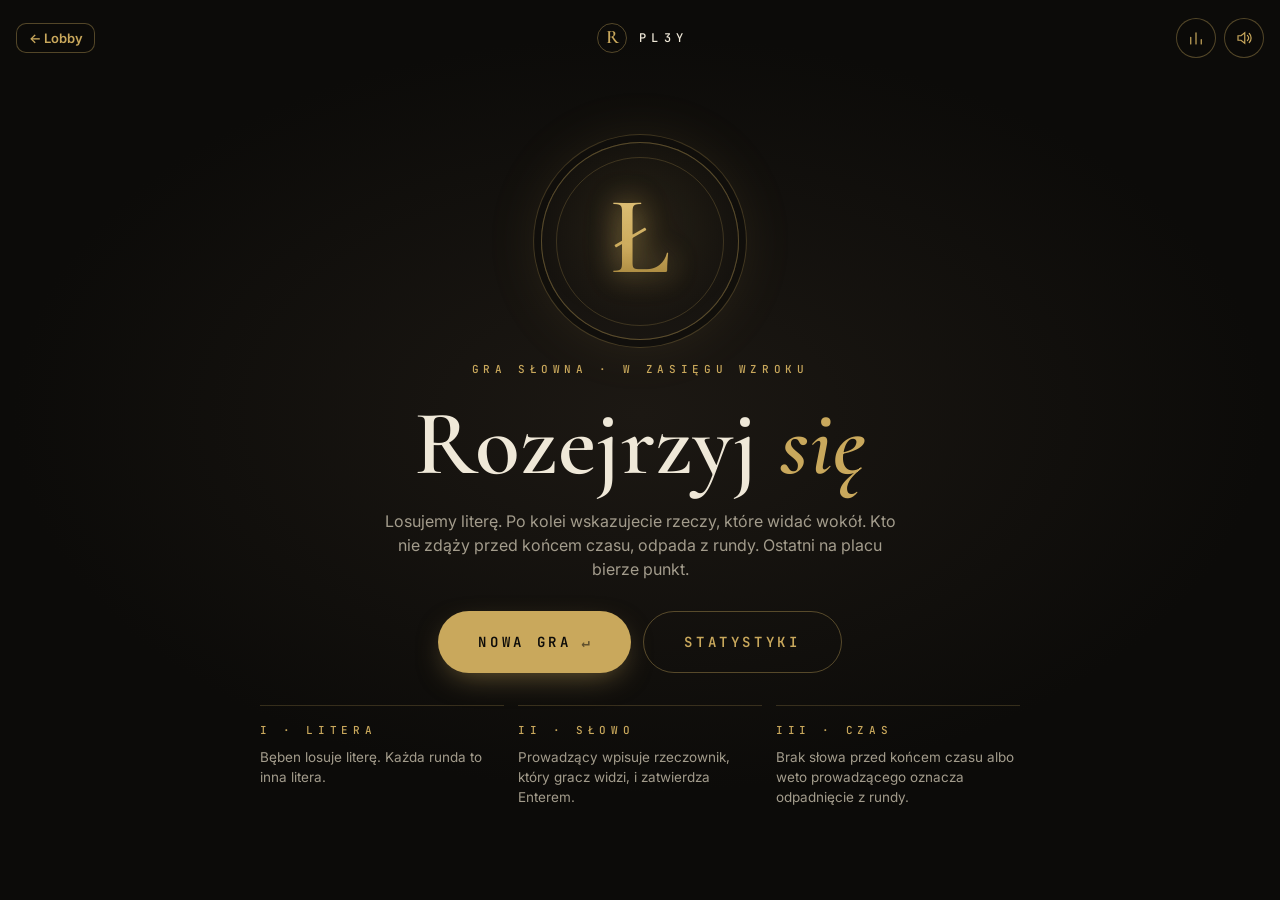
==== commit 8fd1fa27: "Token sesji PL3Y; 401 i 429 zostawiają rundy w kolejce offline Co-Authored-By: Claude Sonnet 5.5 <no" ====
--- a/index.html
+++ b/index.html
@@ -13,7 +13,7 @@
 <meta name="mobile-web-app-capable" content="yes">
 <meta name="apple-mobile-web-app-status-bar-style" content="black">
 <meta name="theme-color" content="#0C0B09">
-<meta name="robots" content="noindex">
+<meta name="robots" content="noindex, nofollow">
 <link rel="preconnect" href="https://fonts.googleapis.com">
 <link rel="preconnect" href="https://fonts.gstatic.com" crossorigin>
 <link rel="stylesheet" href="https://fonts.googleapis.com/css2?family=Cormorant+Garamond:ital,wght@0,600;1,600&family=Inter:wght@400;500;600&family=JetBrains+Mono:wght@400;500;600&display=swap">
